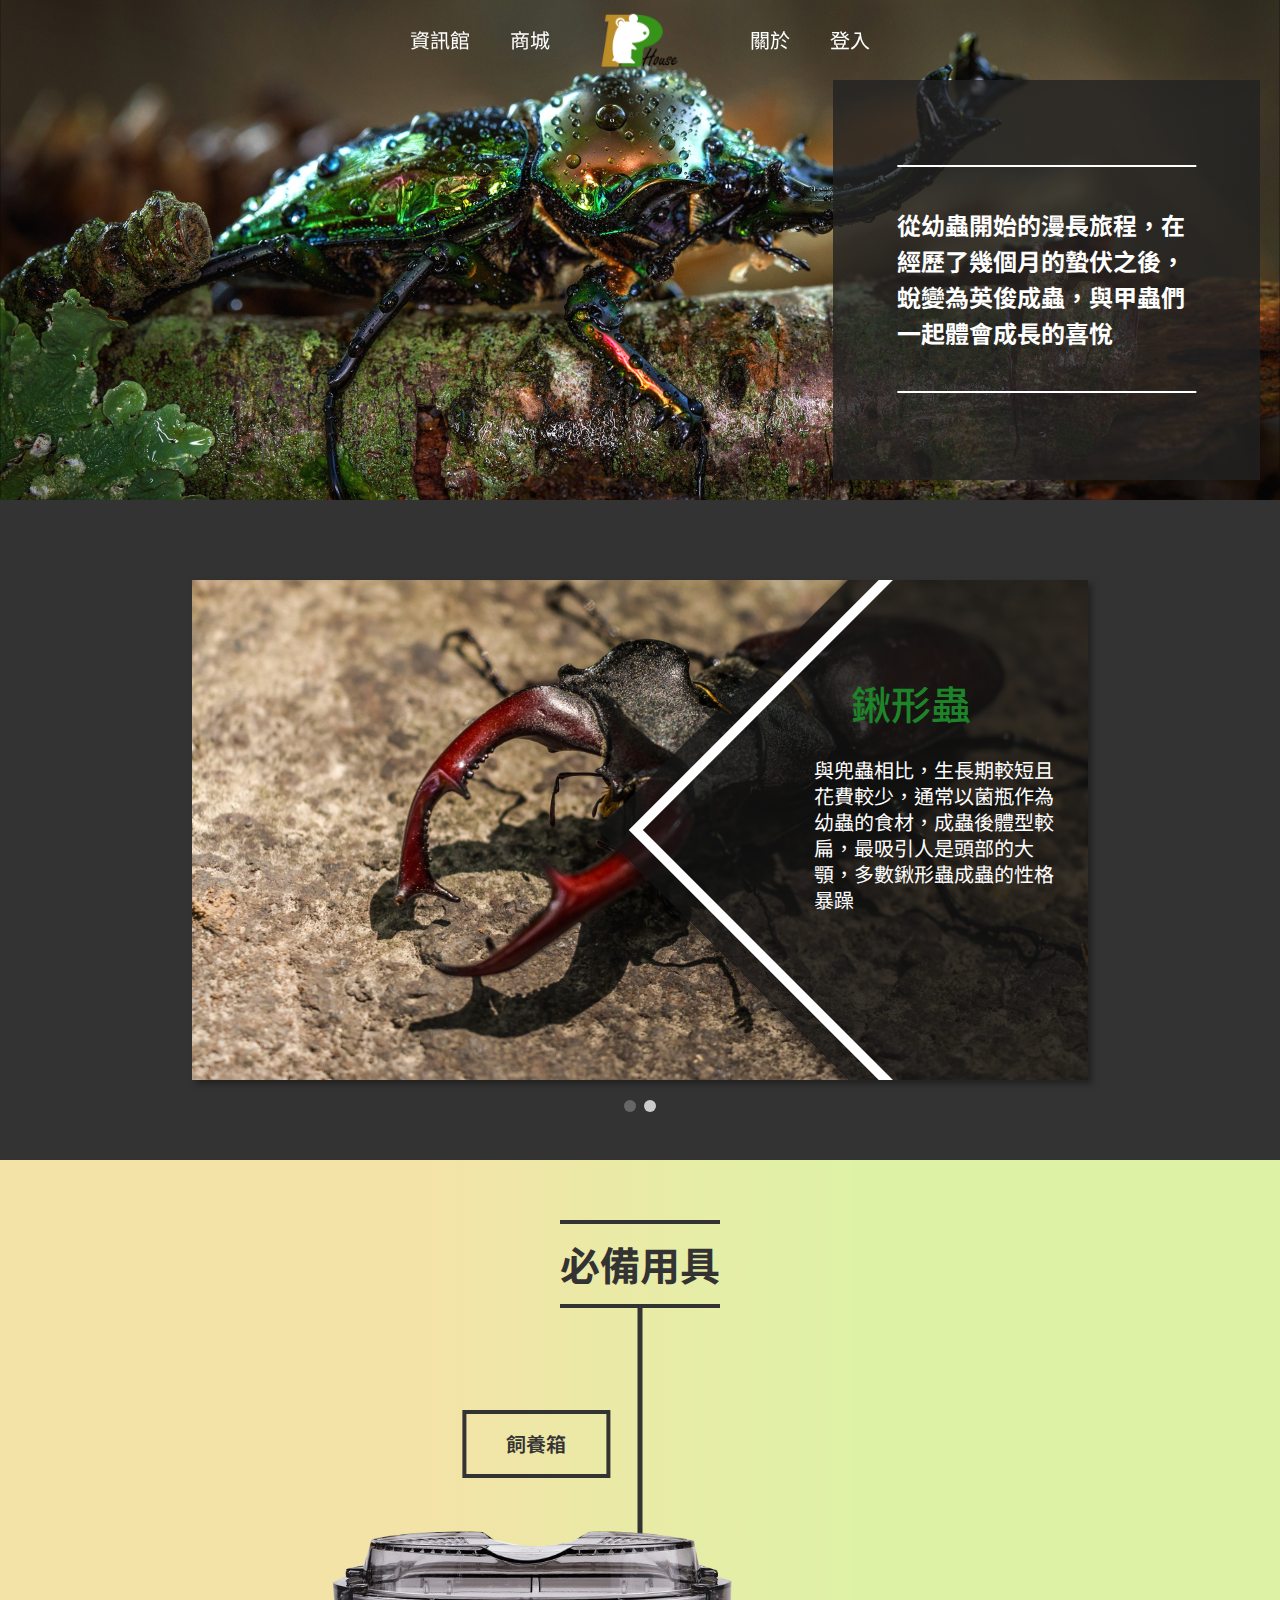
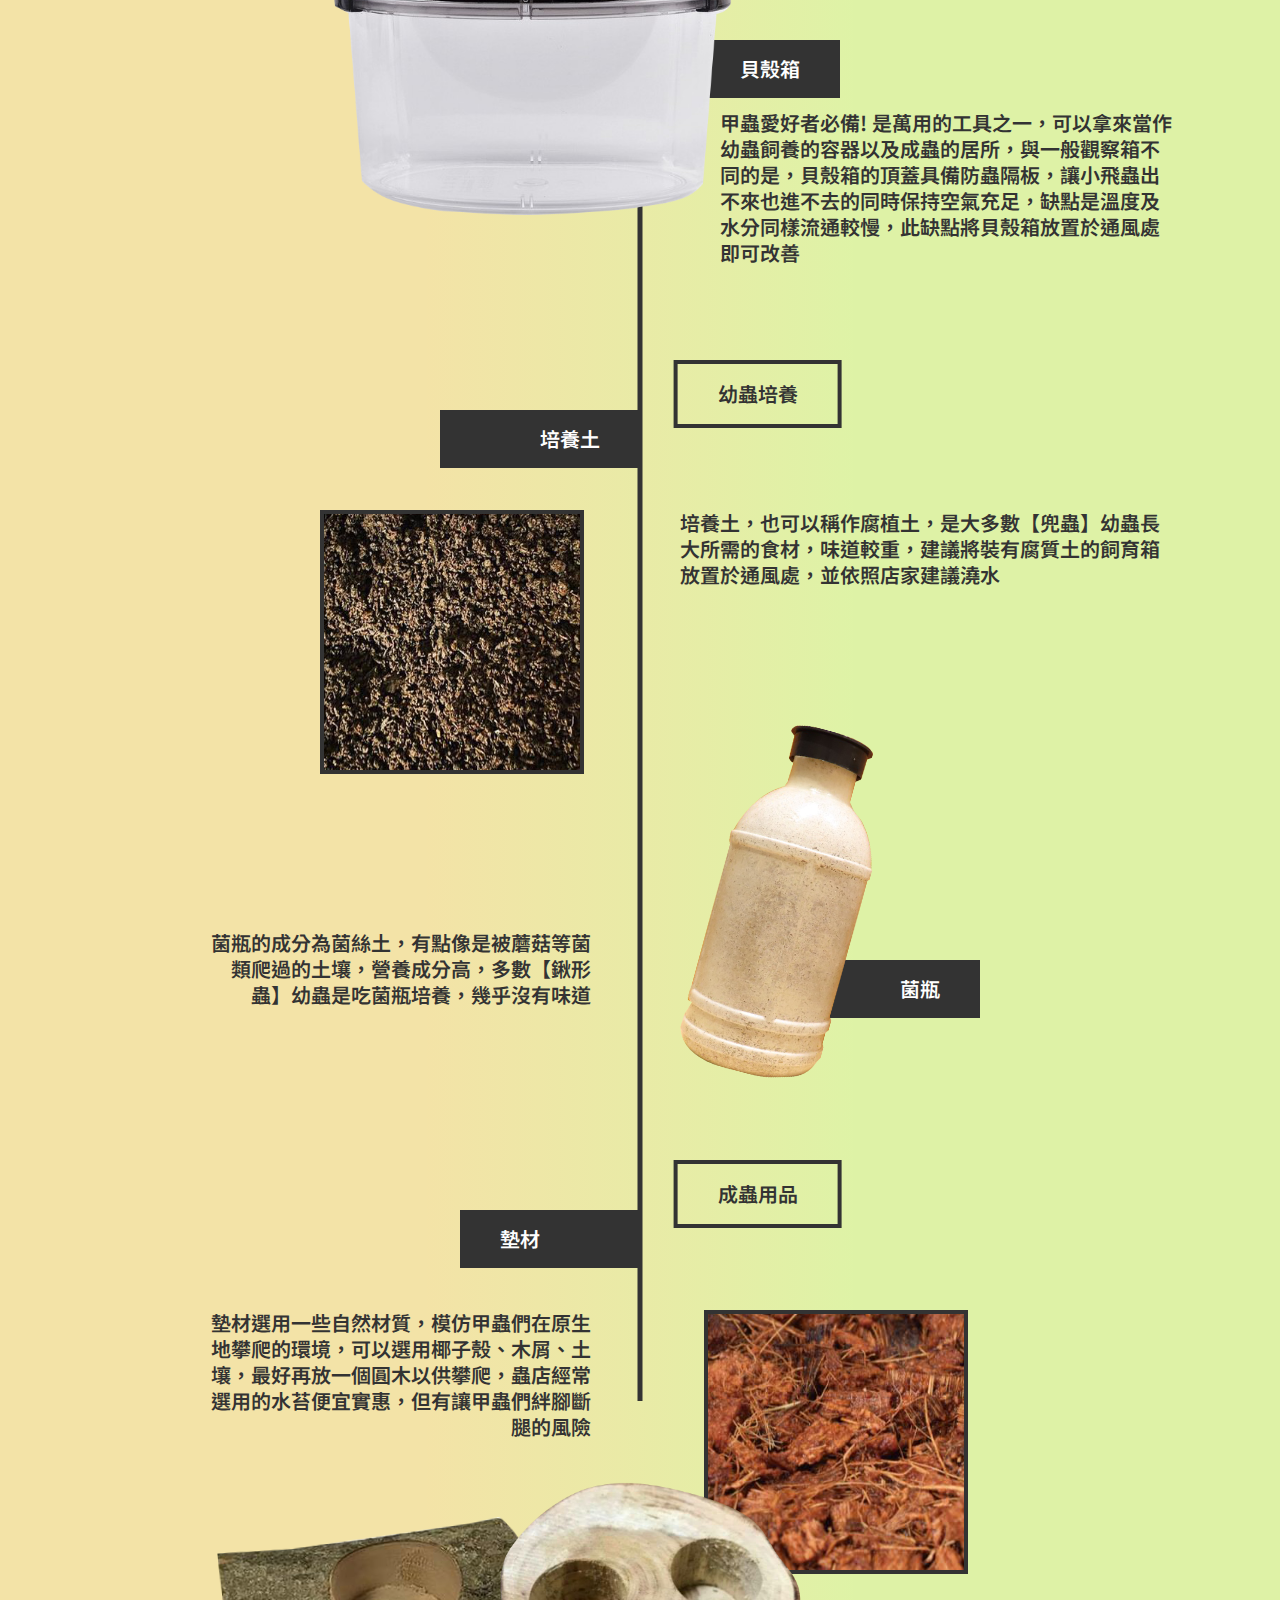
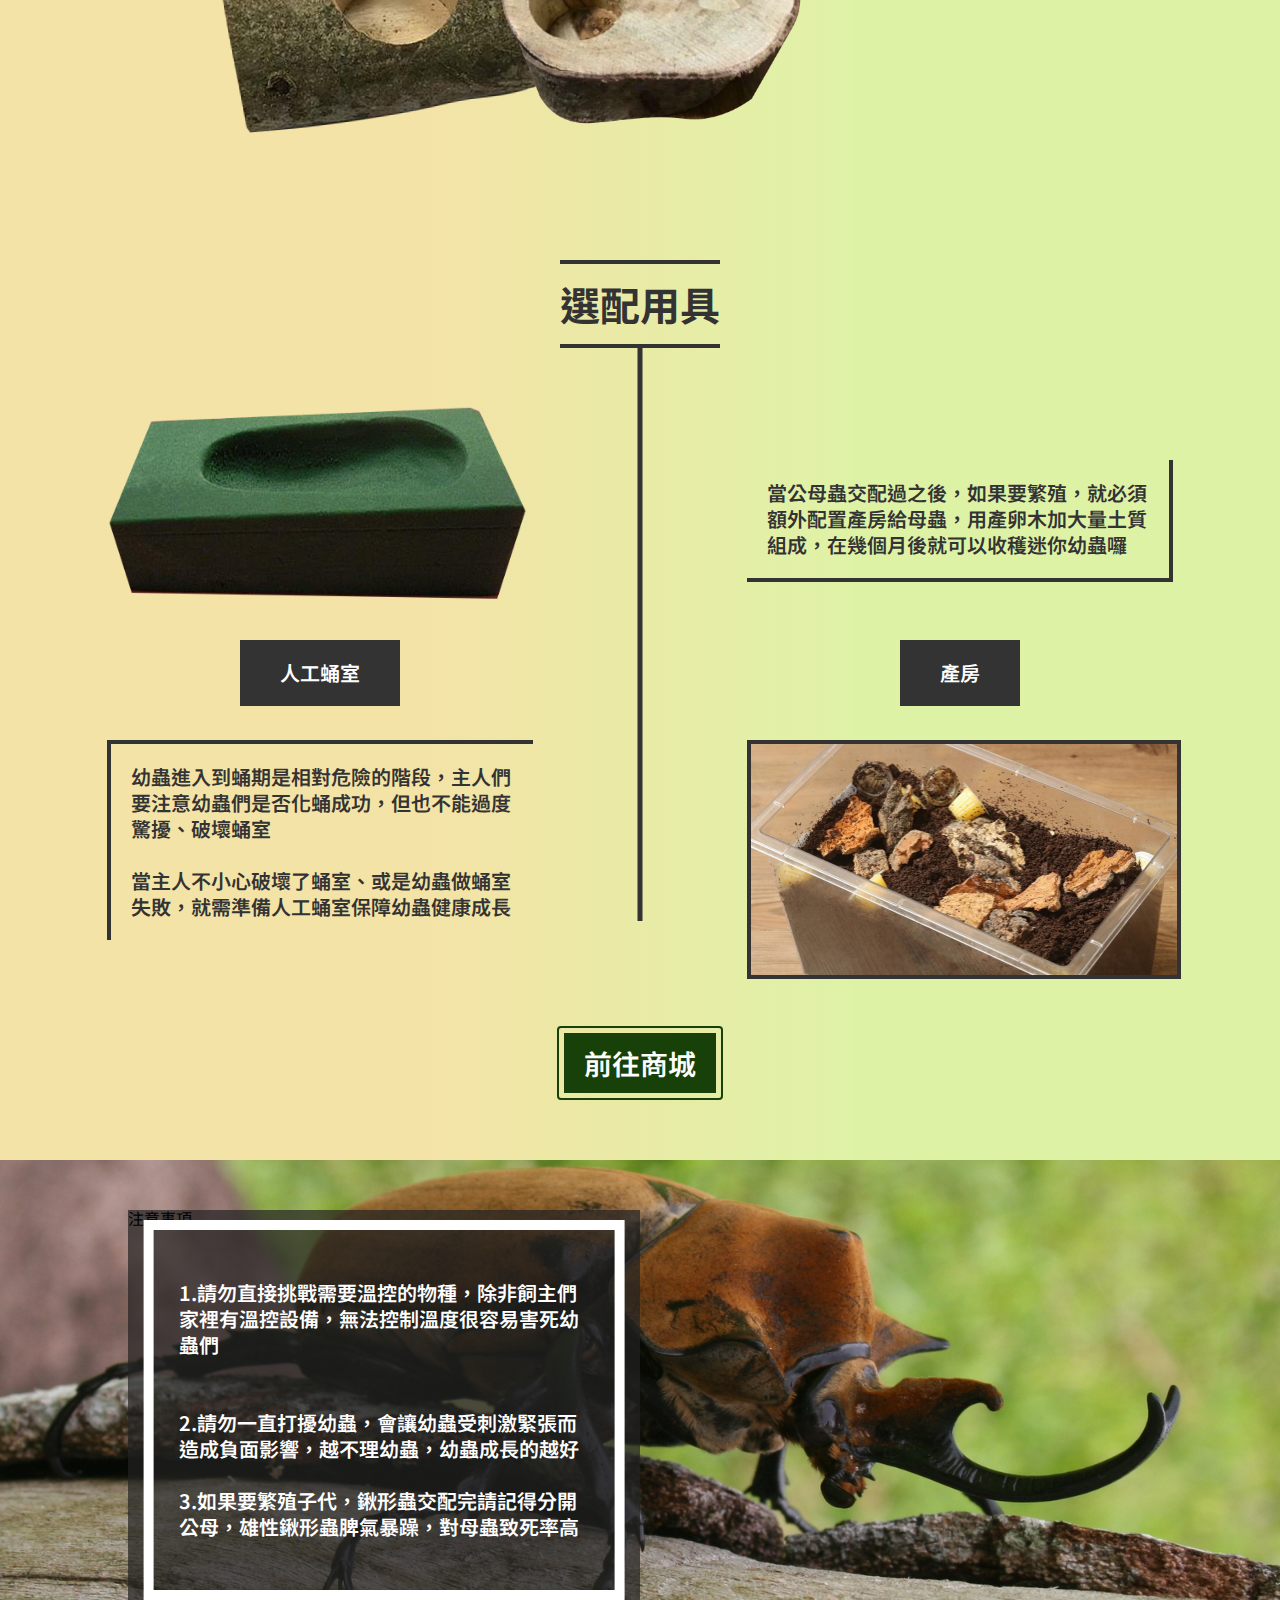
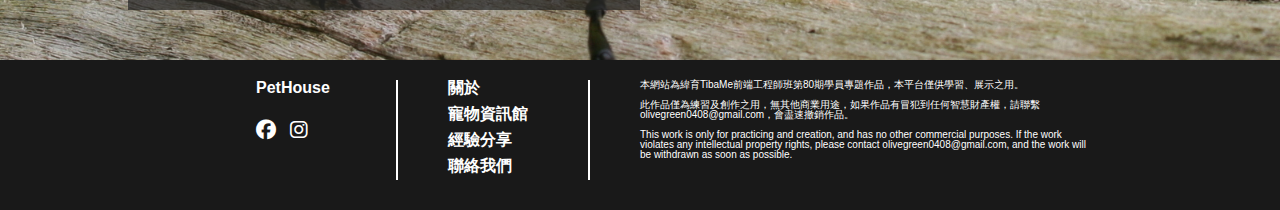
==== cv2/beetle-page.html @ 6cd0b9e2 "上傳專案" ====
<!DOCTYPE html>
<html lang="en">
<head>
    <meta charset="UTF-8">
    <meta http-equiv="X-UA-Compatible" content="IE=edge">
    <meta name="viewport" content="width=device-width, initial-scale=1.0">
    <title>Document</title>
    <link rel="stylesheet" href="css/reset.css">
    <link href="https://fonts.googleapis.com/css2?family=Cabin:wght@400;500;600;700&family=Dancing+Script:wght@400;500;600;700&family=Noto+Sans+TC:wght@100;300;400;500;700;900&family=Odor+Mean+Chey&display=swap" rel="stylesheet">
    <link rel="stylesheet" href="css/plugins/owl.carousel.min.css">
    <link rel="stylesheet" href="https://cdnjs.cloudflare.com/ajax/libs/font-awesome/6.2.0/css/all.min.css">
    <link rel="stylesheet" href="css/global.css">
    <link rel="stylesheet" href="css/bettlepage-style.css">
</head>
<body>
    <div class="wrapper">

        <!-- start topbar -->
        <div class="topbar">
            <div class="logobox">
                <a href="index.html"><img src="img/logo3.png" alt=""></a>
            </div>
            <ul class="topbar__box ">
                <li class="topbar__l1 topbar__li show-popup">
                    <a href="">資訊館</a>
                    <ul class="topbar__popup__ul1 topbar__popup__ul">
                        <li><a href="hamster-page.html">鼠寶</a></li>
                        <li><a href="">爬蟲</a></li>
                        <li><a href="beetle-page.html">甲蟲</a></li>
                        <li><a href="fish-page.html">水族</a></li>
                    </ul>
                </li>
                <li class="topbar__l2 topbar__li show-popup">
                    <a href="store.html" id="show-popup">商城</a>
                    <ul class="topbar__popup__ul2 topbar__popup__ul">
                        <li><a href="store.html">寵物用品</a></li>
                        <li><a href="store.html">寵物食品</a></li>
                    </ul>   
                </li>
                <li class="topbar__l3 topbar__li show-popup">
                    <a href="login.html" id="show-popup">登入</a>
                    <ul class="topbar__popup__ul3 topbar__popup__ul">
                        <li><a href="login.html">登入</a></li>
                        <li><a href="login.html">註冊</a></li>
                    </ul>
                </li>
                <li class="topbar__l4 topbar__li show-popup">
                    <a href="" id="show-popup">關於</a>
                    <ul class="topbar__popup__ul4 topbar__popup__ul">
                        <li><a href="#goal">理念</a></li>
                        <li><a href="#contact">聯絡</a></li>
                    </ul>
                </li>
                
            </ul>
        </div>
        <div class="topbar__popup">
        </div>
        <!-- end topbar-->

        <!-- start main -->
        <div class="first-title">
            <div class="first-title_textbox">
                <p>從幼蟲開始的漫長旅程，在經歷了幾個月的蟄伏之後，蛻變為英俊成蟲，與甲蟲們一起體會成長的喜悅</p>
            </div>
        </div>

        <div class="second-title owl-carousel">
            <div class="kindcard">
                <img src="img/pexels-pixabay-53988.jpg" alt="">
                
                <div class="kindcard_textbox">
                    <h5>鍬形蟲</h5>
                    <p>與兜蟲相比，生長期較短且花費較少，通常以菌瓶作為幼蟲的食材，成蟲後體型較扁，最吸引人是頭部的大顎，多數鍬形蟲成蟲的性格暴躁</p>
                </div>
                <div class="kindcard_textbox0"></div>
            </div>
            <div class="kindcard">
                <img src="img/wp6668719-beetles-wallpapers.jpg" alt="" class="rot">    
                <div class="kindcard_textbox">
                    <h5>兜蟲</h5>
                    <p>兜蟲，體型碩厚實，常見的獨角仙即為兜蟲的一種，多數兜蟲幼蟲用腐植土、培養土飼養，較大型的品種飼育期長達半年到一年，食量花費也較大，與羽化成成蟲的滿足感成正比</p>
                </div>
                <div class="kindcard_textbox0"></div>
            </div>
        </div>

        <div class="third-title">
            <div class="background-left"></div>
            <div class="background-right"></div>
            <div class="background-mid"></div>
            <h2>必備用具</h2>
            <div class="midline"></div>
            <h5 class="third-title_h5-1">飼養箱</h5>
            
            <img src="img/32176afdeb9262785b901c5cc9843fb6.png" alt="" class="third-title_img1">
            <h6 class="third-title_h6-1">貝殼箱</h6>
            <p class="third-title_p-1">甲蟲愛好者必備! 是萬用的工具之一，可以拿來當作幼蟲飼養的容器以及成蟲的居所，與一般觀察箱不同的是，貝殼箱的頂蓋具備防蟲隔板，讓小飛蟲出不來也進不去的同時保持空氣充足，缺點是溫度及水分同樣流通較慢，此缺點將貝殼箱放置於通風處即可改善</p>
            <h5 class="third-title_h5-2">幼蟲培養</h5>

            <img src="img/21203173309304_843.png" alt="" class="third-title_img2">
            <h6 class="third-title_h6-2">培養土</h6>
            <p class="third-title_p-2">培養土，也可以稱作腐植土，是大多數【兜蟲】幼蟲長大所需的食材，味道較重，建議將裝有腐質土的飼育箱放置於通風處，並依照店家建議澆水</p>

            <img src="img/f3822b9e895d74aca5d8c49f56361f7c.png" alt="" class="third-title_img3">
            <h6 class="third-title_h6-3">菌瓶</h6>
            <p class="third-title_p-3">菌瓶的成分為菌絲土，有點像是被蘑菇等菌類爬過的土壤，營養成分高，多數【鍬形蟲】幼蟲是吃菌瓶培養，幾乎沒有味道</p>

            <h5 class="third-title_h5-3">成蟲用品</h5>
            <h6 class="third-title_h6-4">墊材</h6>
            <img src="img/9323c4b5-e64d-4b34-b8c5-31e4a45c0969.png" alt="" class="third-title_img4">
            <img src="img/b1bf1af012be411d3940237fe50a7ace.png" alt="" class="third-title_img5">
            <img src="img/c0d9f22f2e78c174cdd96e3a5e9d8954 (1).png" alt="" class="third-title_img6">
            
            <p class="third-title_p-4">墊材選用一些自然材質，模仿甲蟲們在原生地攀爬的環境，可以選用椰子殼、木屑、土壤，最好再放一個圓木以供攀爬，蟲店經常選用的水苔便宜實惠，但有讓甲蟲們絆腳斷腿的風險</p>

            <h2 class="third-title_h2-3">選配用具</h2>
            <div class="midline2"></div>  

            <img src="img/426660875_m.png" class="third-title_img7">
            <h6 class="third-title_h6-5">人工蛹室</h6>
            <p class="third-title_p-5">幼蟲進入到蛹期是相對危險的階段，主人們要注意幼蟲們是否化蛹成功，但也不能過度驚擾、破壞蛹室
            <br>
            <br>
            當主人不小心破壞了蛹室、或是幼蟲做蛹室失敗，就需準備人工蛹室保障幼蟲健康成長
            </p>

            <img src="img/DiscoveryBeetles9_1024.jpg" alt="" class="third-title_img8">
            <h6 class="third-title_h6-6">產房</h6>
            <p class="third-title_p-6">當公母蟲交配過之後，如果要繁殖，就必須額外配置產房給母蟲，用產卵木加大量土質組成，在幾個月後就可以收穫迷你幼蟲囉</p>
            
            <div class="store-btn">
                <a href="">前往商城</a>
            </div>
        </div>

        <div class="four-title">
            <div class="four-title_textbox2">
                <div class="four-title_textbox"></div>
                <h6>注意事項</h6>
                <p>1.請勿直接挑戰需要溫控的物種，除非飼主們家裡有溫控設備，無法控制溫度很容易害死幼蟲們<br>
                <br>
                <br>
                2.請勿一直打擾幼蟲，會讓幼蟲受刺激緊張而造成負面影響，越不理幼蟲，幼蟲成長的越好
                <br>
                <br>
                3.如果要繁殖子代，鍬形蟲交配完請記得分開公母，雄性鍬形蟲脾氣暴躁，對母蟲致死率高
                </p>
            </div>
        </div>
        <!-- end mian -->

        <!-- start footer -->
        <div class="footer">
            <h6>PetHouse</h6>
            <ul class="footer-ul1">
                <li><a href=""><i class="fa-brands fa-facebook"></i></a></li>
                <li><a href=""><i class="fa-brands fa-instagram"></i></a></li>
            </ul>
            <ul class="footer-ul2">
                <li><a href="index.html #goal">關於</a></li>
                <li><a href="index.html #pet-info">寵物資訊館</a></li>
                <li><a href="index.html #share">經驗分享</a></li>
                <li><a href="index.html #contact">聯絡我們</a></li>
            </ul>
            <p>本網站為緯育TibaMe前端工程師班第80期學員專題作品，本平台僅供學習、展示之用。<br>
            <br>
            此作品僅為練習及創作之用，無其他商業用途，如果作品有冒犯到任何智慧財產權，請聯繫olivegreen0408@gmail.com，會盡速撤銷作品。<br>
            <br>
            This work is only for practicing and creation, and has no other commercial purposes. If the work violates any intellectual property rights, please contact olivegreen0408@gmail.com, and the work will be withdrawn as soon as possible.
            </p>
        </div>
        <!-- end footer -->

    </div>
    
    <!-- javascript -->
    <script src="js2/plugins/jquery/jquery-3.2.1.min.js"></script>
	<script src="js2/plugins/owl carousel/owl.carousel.min.js"></script>
	<script>
		$(document).ready(function(){
            $('.owl-carousel').owlCarousel({
                loop:true,
                nav:true,
                items: 1,
                navText: [],
            })
        });
    </script>
    <script src="js/plugins/jquery/jquery-3.2.1.min.js"></script>
	<script src="js/plugins/owl carousel/owl.carousel.min.js"></script>
    <script>
        $(document).ready(function(){
        $(".owl-carousel").owlCarousel({
                loop:true,
                nav:true,
                item:100,
                navText: [],
                autoWidth:true,
                autoplay:true,
                autoplaySpeed: 20000,
                // smartSpeed:20000
            });
        });
        $(".show-popup").hover(function(){
        $(".topbar__popup").addClass("show1");
        }, 
        function () {
            $(".topbar__popup").removeClass("show1");
        }
        );
        $(window).scroll(function(){    
            var scroll = $(window).scrollTop();

            if (scroll >= 120) {
                $(".topbar").addClass("topbar--colored");
                $(".topbar__popup").addClass("topbar__popup--colored");
                $(".first-title__h2, .first-title__h3, .first-title__h4").addClass("title__hidden");
            } else {
                $(".topbar").removeClass("topbar--colored");
                $(".topbar__popup").removeClass("topbar__popup--colored");
                $(".first-title__h2, .first-title__h3, .first-title__h4").removeClass("title__hidden");
            }
        });
	</script>
</body>
</html>
---- cv2/css/global.css ----
/* Global */
.wrapper{
    box-sizing: border-box;
    position: relative;
    font-family: 'Noto Sans TC', sans-serif;
    
}
/* topbar */
.topbar{
    width: 100%;
    height: 80px;
    position: fixed;
    z-index: 100;
    transition: all 0.7s;
}
.topbar__box{
    width: 500px;
    margin-left: auto;
    margin-right: auto;
}
.topbar--colored{
    background-color: rgba(0, 0, 0, 0.700);
}
.topbar__box li{
    float: none;
    display: inline-block;
    margin-top: 30px;
    margin-bottom: 30px;
    position: relative;
}

.logobox{
    width: 77px;
    position: absolute;
    top: 55%;
    left: 50%;
    transform: translate(-50%,-50%);
}
.logobox img{
    display: block;
    width: 100%;
}
.topbar__box>li:nth-child(1){
    float: left;
}
.topbar__box>li:nth-child(2){float: left;}
.topbar__box>li:nth-child(3){
    float: right;
}
.topbar__box>li:nth-child(4){float: right;}
.topbar__box>li>a{
    text-decoration: none;
    color: #fff;
    font-size: 20px;
    line-height: 20px;
    font-weight: 400;
    padding: 26px 20px;
    width: 40px;
    position: relative;
}
.topbar__box>li>a::before{
    content: "";
	position: absolute;
	height: 4px;
	width: 0%;
	background-color: #fff;
	bottom: 0;
    left: 50%;
	transform: translateX(-50%);
	transition: all 0.5s;
}
.topbar__box>li>a:hover::before{
    width: 100%;
}


/* topbar__popup */
.topbar__popup__ul{
    padding-top: 40px;
    width: 80px;
    transition: all 0.5s;
    opacity: 0;
    visibility: hidden;
}
.topbar__l1:hover .topbar__popup__ul1{
    opacity: 1;
    visibility: visible;
}
.topbar__l2:hover .topbar__popup__ul2{
    opacity: 1;
    visibility: visible;
}
.topbar__l3:hover .topbar__popup__ul3{
    opacity: 1;
    visibility: visible;
}
.topbar__l4:hover .topbar__popup__ul4{
    opacity: 1;
    visibility: visible;
}
.topbar__popup__ul1{
    width: 96px;
}
.topbar__popup__ul li{
    width: 100%;
    margin: 0;
}
.topbar__popup__ul a{
    width: 100%;
    height: 30px;
    border-radius: 4px;
    line-height: 30px;
    display: block;
    text-decoration: none;
    text-align: center;
    font-size: 16px;
    font-weight: 600;
    color: #666;
    transition: all 0.3s;
}
.topbar__popup__ul a:hover{
    color: #fff;
    background-color: rgba(102, 102, 102, 0.8);
}

.topbar__popup{
    position: fixed;
    top: 80px;
    left: 50%;
    transform: translateX(-50%);
    width: 70%;
    height: 0px;
    background-color: rgba(255, 255, 255, 0.800);
    z-index: 99;
    border-radius: 8px;
    transition: all 0.5s;
}
.topbar__popup--colored{
    background-color: rgb(224, 216, 189);
}
.show1{
    height: 150px;
}

/* footer */
.footer{
    position: relative;
    width: 100%;
    height: 150px;
    background-color: rgba(0, 0, 0, 0.9);
    font-family: Arial, Helvetica, sans-serif;
}
.footer h6{
    position: absolute;
    top: 20px;
    left: 20%;
    width: 140px;
    height: 100px;
    display: inline-block;
    color: #fff;
    font-size: 16px;
    font-weight: 700;
    border-right: 2px solid #fff;
}
.footer-ul1{
    display: inline-block;
    position: absolute;
    top: 60px;
    left: 20%;
    width: 140px;
    height: 50px;
}
.footer-ul1 li{
    display: inline-block;
    margin-right: 10px;
}
.footer-ul1 i{
    color: #fff;
    font-size: 20px;
    transition: all 0.5s;
}
.footer-ul1 i:hover{
    transform: translateY(-10px);
}
.footer-ul2{
    display: inline-block;
    position: absolute;
    top: 20px;
    left: 35%;
    width: 140px;
    height: 100px;
    border-right: 2px solid #fff;
}
.footer li{
    margin-bottom: 10px;
}
.footer a{
    color: #fff;
    font-size: 16px;
    font-weight: 700;
    text-decoration: none;
}
.footer p{
    display: inline-block;
    position: absolute;
    top: 20px;
    left: 50%;
    width: 450px;
    height: 100px;
    color: #fff;
    font-size: 10px;
    font-weight: 400;
}
---- cv2/css/bettlepage-style.css ----
.container {
    display: grid;
    grid-template-columns: repeat(12, 1fr);
    width: 100%;
    position: relative;
}

/* first-title */
.first-title{
    width: 100%;
    height: 500px;
    position: relative;
    background-image: url(../img/1001479.jpg);
    transform: scaleX(-1);
    background-position: right;
    background-size: cover;
    overflow: hidden;
    display: grid;
    grid-template-columns: repeat(12, 1fr);
}
.first-title_textbox{
    position: absolute;
    top: 80px;
    right: -20px;
    width: 100%;
    height: 400px;
    background-color: rgba(34, 34, 34, 0.8);
    grid-column-start: 1;
    grid-column-end: 5;
}
.first-title_textbox p{
    color: #fff;
    font-size: 24px;
    font-weight: 700;
    line-height: 1.5;
    margin-top: 20%;
    margin-right: 15%;
    margin-left: 15%;
    width: 70%;
    transform: scaleX(-1);
    padding-top: 40px;
    border-top: 2px solid #fff;
    padding-bottom: 40px;
    border-bottom: 2px solid #fff;
}

/* second-title */
.second-title{
    width: 100%;
    height: 660px;
    background-color: #000000cc;
}
.kindcard{
    margin: 80px auto;
    overflow: hidden;
    width: 70%;
    height: 500px;
    position: relative;
    box-shadow: 4px 4px 6px #222;
}
.kindcard img{
    display: block;
    position: absolute;
    top: 50%;
    left: 50%;
    transform: translate(-50%,-50%);
    width: 100%;
}
.rot{
    transform: rotateX('-1');
}
.kindcard_textbox{
    position: absolute;
    right: -80%;
    top: -50%;
    transform: translateY(-50%);
    transform: rotate(45deg);
    height: 1000px;
    width: 1000px;
    background-color: rgba(19, 19, 19, 0.8);
    box-shadow: 10px 0px 20px rgb(10, 10, 10);
}
.kindcard_textbox0{
    position: absolute;
    right: -85%;
    top: -50%;
    transform: translateY(-50%);
    transform: rotate(45deg);
    height: 1000px;
    width: 1000px;
    outline: 10px solid #fff;
}
.kindcard_textbox h5{
    position: absolute;
    display: block;
    font-size: 40px;
    font-weight: 500;
    color: rgb(29, 133, 41);
    text-align: left;
    width: 20%;
    bottom: 32%;
    left: 6%;
    text-align: left;
    transform: rotate(-45deg);
}
.kindcard_textbox p{
    position: absolute;
    display: block;
    font-size: 20px;
    font-weight: 400;
    line-height: 1.3;
    color: #fff;
    width: 25%;
    bottom: 16%;
    left: 12%;
    text-align: left;
    transform: rotate(-45deg);
}
.owl-nav{
    display: none;
}
.owl-dots{
	text-align: center;
	position: absolute;
    top: 600px;
	width: 100%;
	bottom: 24px;
}
.owl-dots .owl-dot{
	width: 12px;
	height: 12px;
	border-radius: 50%;
	display: inline-block;
	vertical-align: top;
	margin: 0 4px;
	background-color: #ccc;
    border: none;
}
.owl-dots .active{
	background-color: #666;
}

/* third-title */
.third-title{
    position: relative;
    width: 100%;
    height: 3200px;
    display: grid;
    grid-template-columns: repeat(12, 1fr);
}
.background-left{
    grid-column-start: 1;
    grid-column-end: 5;
    width: 100%;
    height: 100%;
    background-color: rgba(232, 199, 79, 0.5);
    z-index: -10;
}
.background-right{
    grid-column-start: 9;
    grid-column-end: 13;
    width: 100%;
    height: 100%;
    background-color: rgba(190, 230, 78, 0.5);
    z-index: -10;
}
.background-mid{
    position: absolute;
    grid-column-start: 5;
    grid-column-end: 9;
    width: 100%;
    height: 100%;
    background: linear-gradient(90deg ,rgba(232, 199, 79, 0.5) ,rgba(190, 230, 78, 0.5));
}
.third-title p{
    position: absolute;
    color: #333;
    font-size: 20px;
    font-weight: 600;
    line-height: 1.3;
}
.third-title h2{
    position: absolute;
    top: 60px;
    left: 50%;
    transform: translateX(-50%);
    color: #333;
    font-weight: 700;
    font-size: 40px;
    padding: 20px 0;
    border-top: 4px solid #333;
    border-bottom: 4px solid #333;
}
.third-title h6{
    position: absolute;
    background-color: #333;
    color: rgb(255, 255, 255);
    font-size: 20px;
    font-weight: 600;
    line-height: 1.3;
}
.third-title h5{
    position: absolute;
    font-size: 20px;
    font-weight: 600;
    line-height: 40px;
    text-align: center;
    padding: 10px 40px;
    color: #333;
    border: 4px solid #333;
}
.third-title img{
    position: absolute;
    z-index: 10;
}
.midline{
    width: 5px;
    height: 53%;
    background-color: #333;
    position: absolute;
    top: 145px;
    left: 50%;
    transform: translateX(-50%);
}
.third-title_img1{
    top: 350px;
    grid-column-start: 4;
    grid-column-end: 8;
    width: 100%;
}
.third-title_h5-1{
    top: 250px;
    left: 50%;
    transform: translateX(-120%);
}
.third-title_h6-1{
    top: 480px;
    left: 50%;
    padding: 16px 40px;
    padding-left: 100px;
}
.third-title_p-1{
    top: 550px;
    left: 15%;
    grid-column-start: 7;
    grid-column-end: 12;
}
.third-title_h5-2{
    top: 800px;
    left: 50%;
    transform: translateX(20%)
}
.third-title_img2{
    top: 950px;
    width: 80%;
    grid-column-start: 4;
    grid-column-end: 7;
    border: 4px solid #333;
}
.third-title_h6-2{
    top: 850px;
    left: 50%;
    transform: translateX(-100%);
    padding: 16px 40px;
    padding-left: 100px;
}
.third-title_p-2{
    top: 950px;
    grid-column-start: 7;
    grid-column-end: 12;
    left: 40px;
}
.third-title_img3{
    top: 1150px;
    left: 60px;
    grid-column-start: 7;
    grid-column-end: 11;
    width: 40%;
    transform: rotate(15deg);
}
.third-title_h6-3{
    top: 1400px;
    left: 30%;
    padding: 16px 40px;
    padding-left: 100px;
    grid-column-start: 7;
    grid-column-end: 12;
}
.third-title_p-3{
    text-align: right;
    top: 1370px;
    grid-column-start: 2;
    grid-column-end: 6;
    left: 40px;
    transform: translateX(15%);
}
.third-title_h5-3{
    top: 1600px;
    left: 50%;
    transform: translateX(20%)
}
.third-title_h6-4{
    top: 1650px;
    left: 50%;
    padding: 16px 40px;
    padding-right: 100px;
    transform: translateX(-100%);
}
.third-title_img4{
    top: 1750px;
    left: 20%;
    width: 80%;
    grid-column-start: 7;
    grid-column-end: 10;
    border: 4px solid #333;
}
.third-title .third-title_img5{
    top: 1900px;
    width: 100%;
    left: 20%;
    grid-column-start: 5;
    grid-column-end: 8;
    z-index: 20;
}
.third-title_img6{
    top: 1950px;
    grid-column-start: 3;
    grid-column-end: 7;
    transform: rotate(-5deg);
}
.third-title_p-4{
    top: 1750px;
    grid-column-start: 2;
    grid-column-end: 6;
    left: 40px;
    transform: translateX(15%);
    text-align: right;
}
.third-title .third-title_h2-3{
    top: 2300px;
}
.midline2{
    width: 5px;
    height: 18%;
    background-color: #333;
    position: absolute;
    top: 2385px;
    left: 50%;
    transform: translateX(-50%);
}
.third-title_img7{
    top: 2400px;
    width: 100%;
    grid-column-start: 2;
    grid-column-end: 6;
}
.third-title_h6-5{
    top: 2680px;
    left: 25%;
    padding: 20px 40px;
    transform: translateX(-50%);
}
.third-title_p-5{
    top: 2780px;
    grid-column-start: 2;
    grid-column-end: 6;
    padding: 20px 20px;
    border-top: 4px solid #333;
    border-left: 4px solid #333;
}
.third-title_p-6{
    top: 2500px;
    grid-column-start: 8;
    grid-column-end: 12;
    padding: 20px 20px;
    border-right: 4px solid #333;
    border-bottom: 4px solid #333;
}
.third-title_h6-6{
    top: 2680px;
    left: 75%;
    padding: 20px 40px;
    transform: translateX(-50%);
}
.third-title_img8{
    top: 2780px;
    width: 100%;
    grid-column-start: 8;
    grid-column-end: 12;
    border: 4px solid #333;
}

/* store-btn */
.store-btn{
    position: absolute;
    left: 50%;
    bottom: 60px;
    transform: translateX(-50%);
    display: inline-block;
    padding: 5px;
    border: #18410a 2px solid;
    border-radius: 4px;
    transition: all 0.5s;
    cursor: pointer;
}
.store-btn::before{
    content: "";
    position: absolute;
    top: 0;
    left: 0;
    width: 100%;
    height: 100%;
    background-color: rgba(255, 255, 255, 0.3);
    opacity: 0;
}
.store-btn:hover::before{
    opacity: 1;
}
.store-btn a{
    display: inline-block;
    text-align: center;
    color: #fff;
    font-weight: 600;
    font-size: 28px;
    line-height: 28px;
    padding: 16px 20px;
    background-color: #18410a;
    text-decoration: none;
}

/* four-title */
.four-title{
    width: 100%;
    height: 500px;
    position: relative;
    background-position: center;
    background-size: cover;
    overflow: hidden;
    background-image: url(../img/f.jpg);
    background-position: left;
    background-size: cover;
}
.four-title_textbox{
    position: absolute;
    top: 50%;
    left: 50%;
    transform: translate(-50%,-50%);
    width: 90%;
    height: 90%;
    border: rgb(255, 255, 255) solid 10px;
}
.four-title_textbox2{
    position: relative;
    top: 50%;
    left: 30%;
    transform: translate(-50%,-50%);
    width: 40%;
    height: 400px;
    background-color: rgba(34, 34, 34, 0.7);
}
.four-title .four-title_textbox2 p{
    position: absolute;
    top: 50%;
    transform: translateY(-50%);
    color: #fff;
    font-size: 20px;
    font-weight: 600;
    line-height: 1.3;
    margin-left: 10%;
    width: 80%;
}
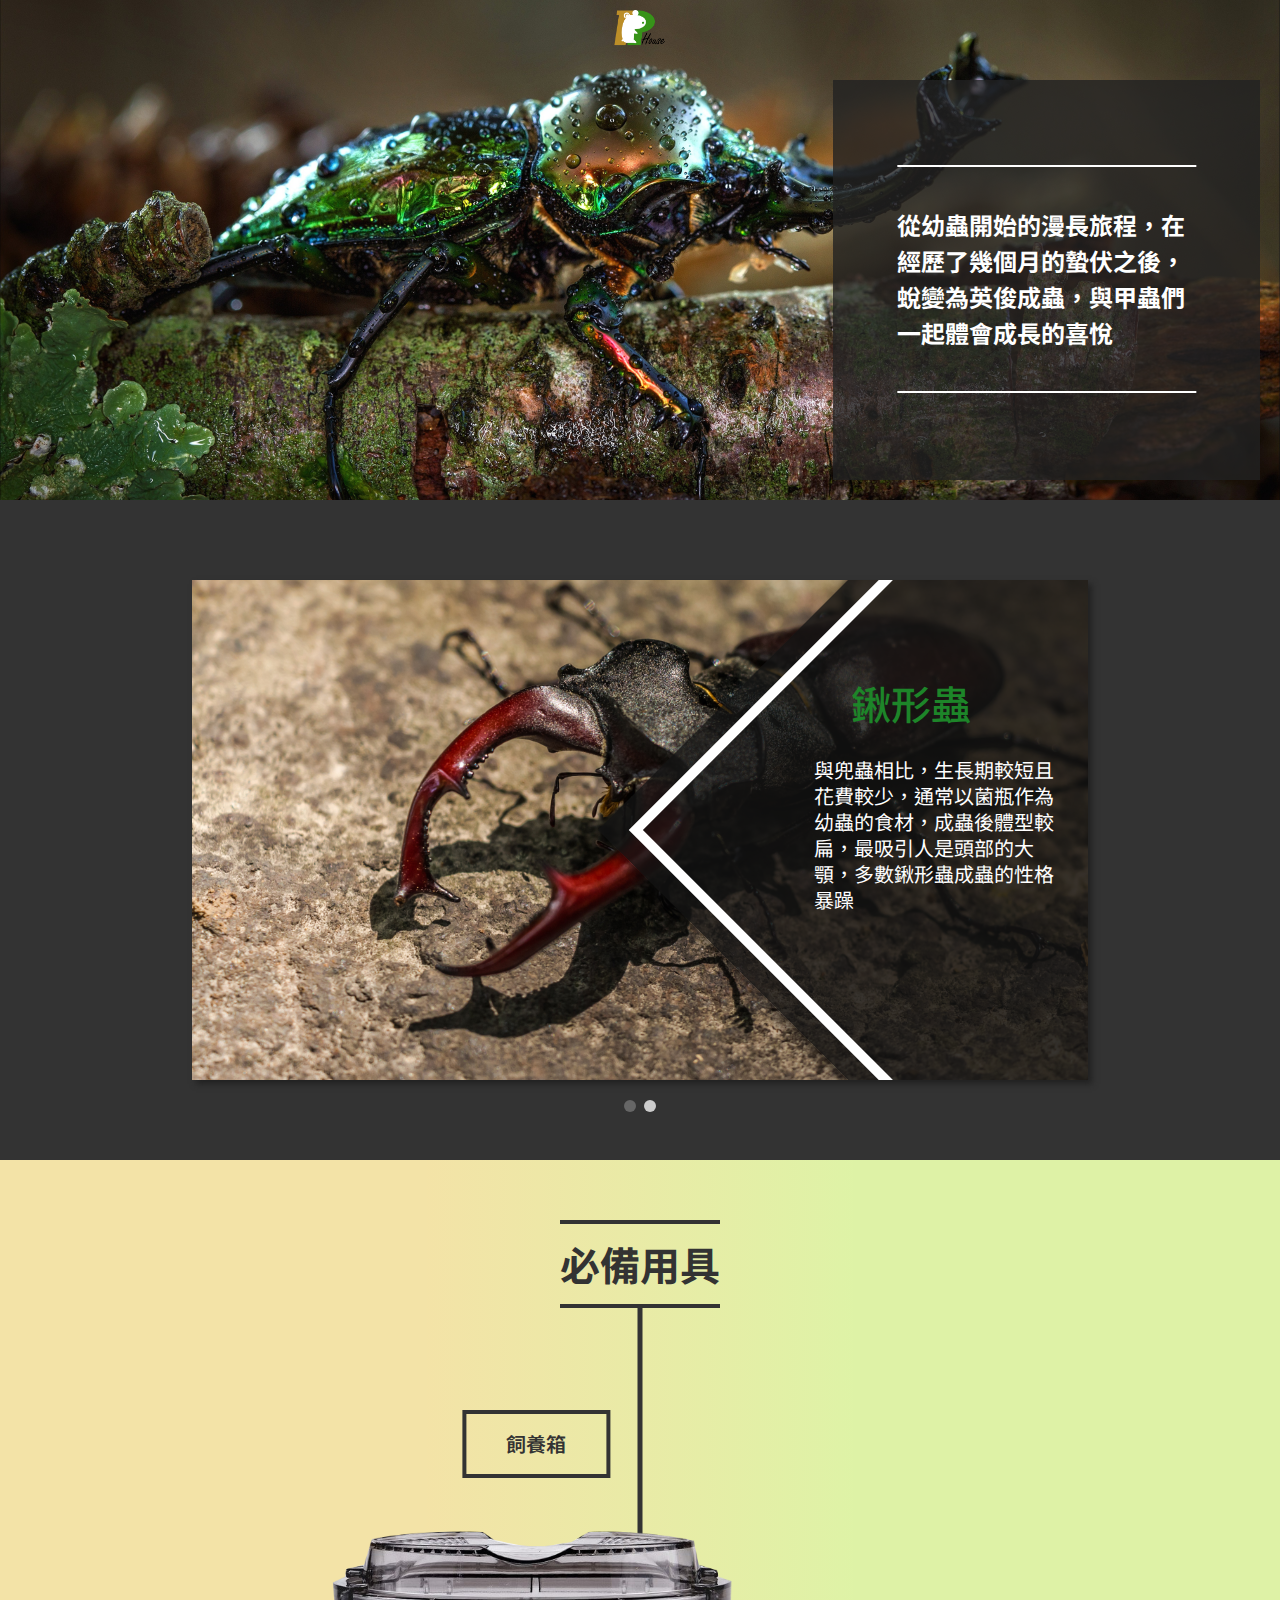
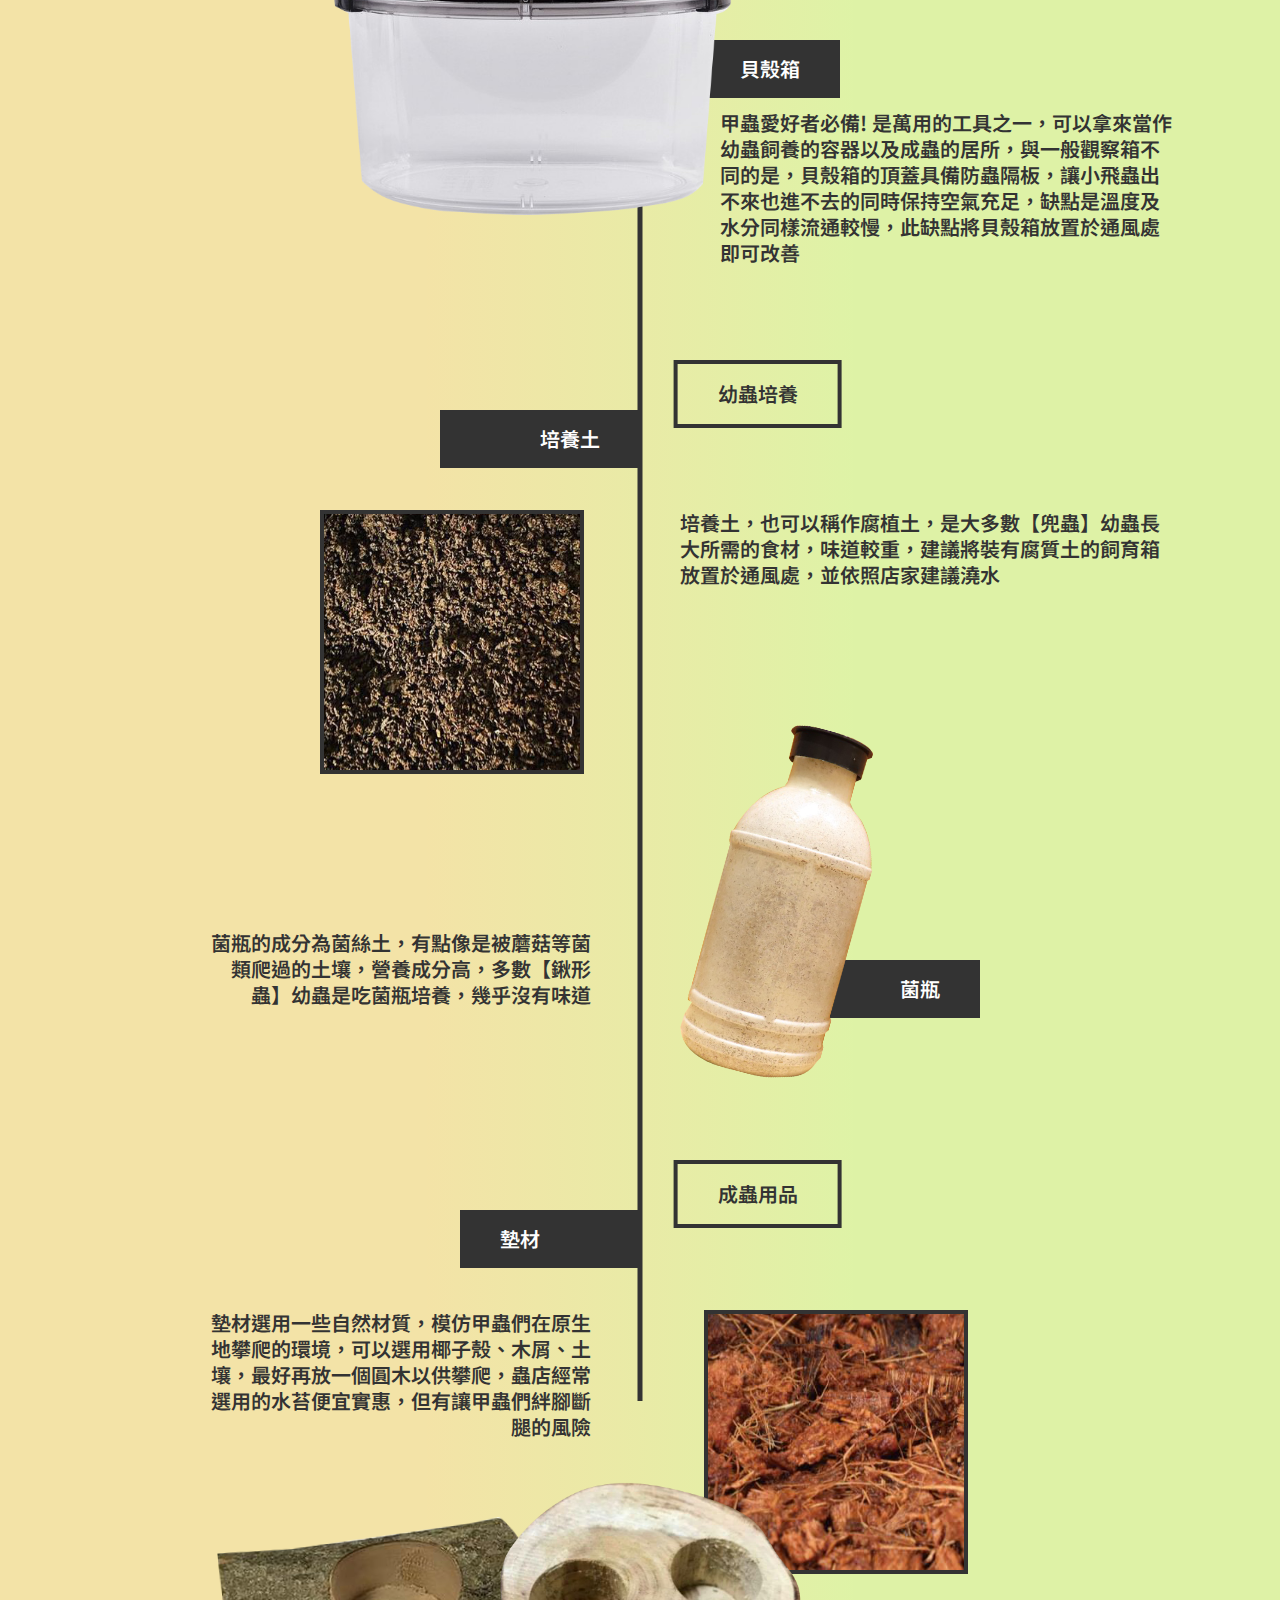
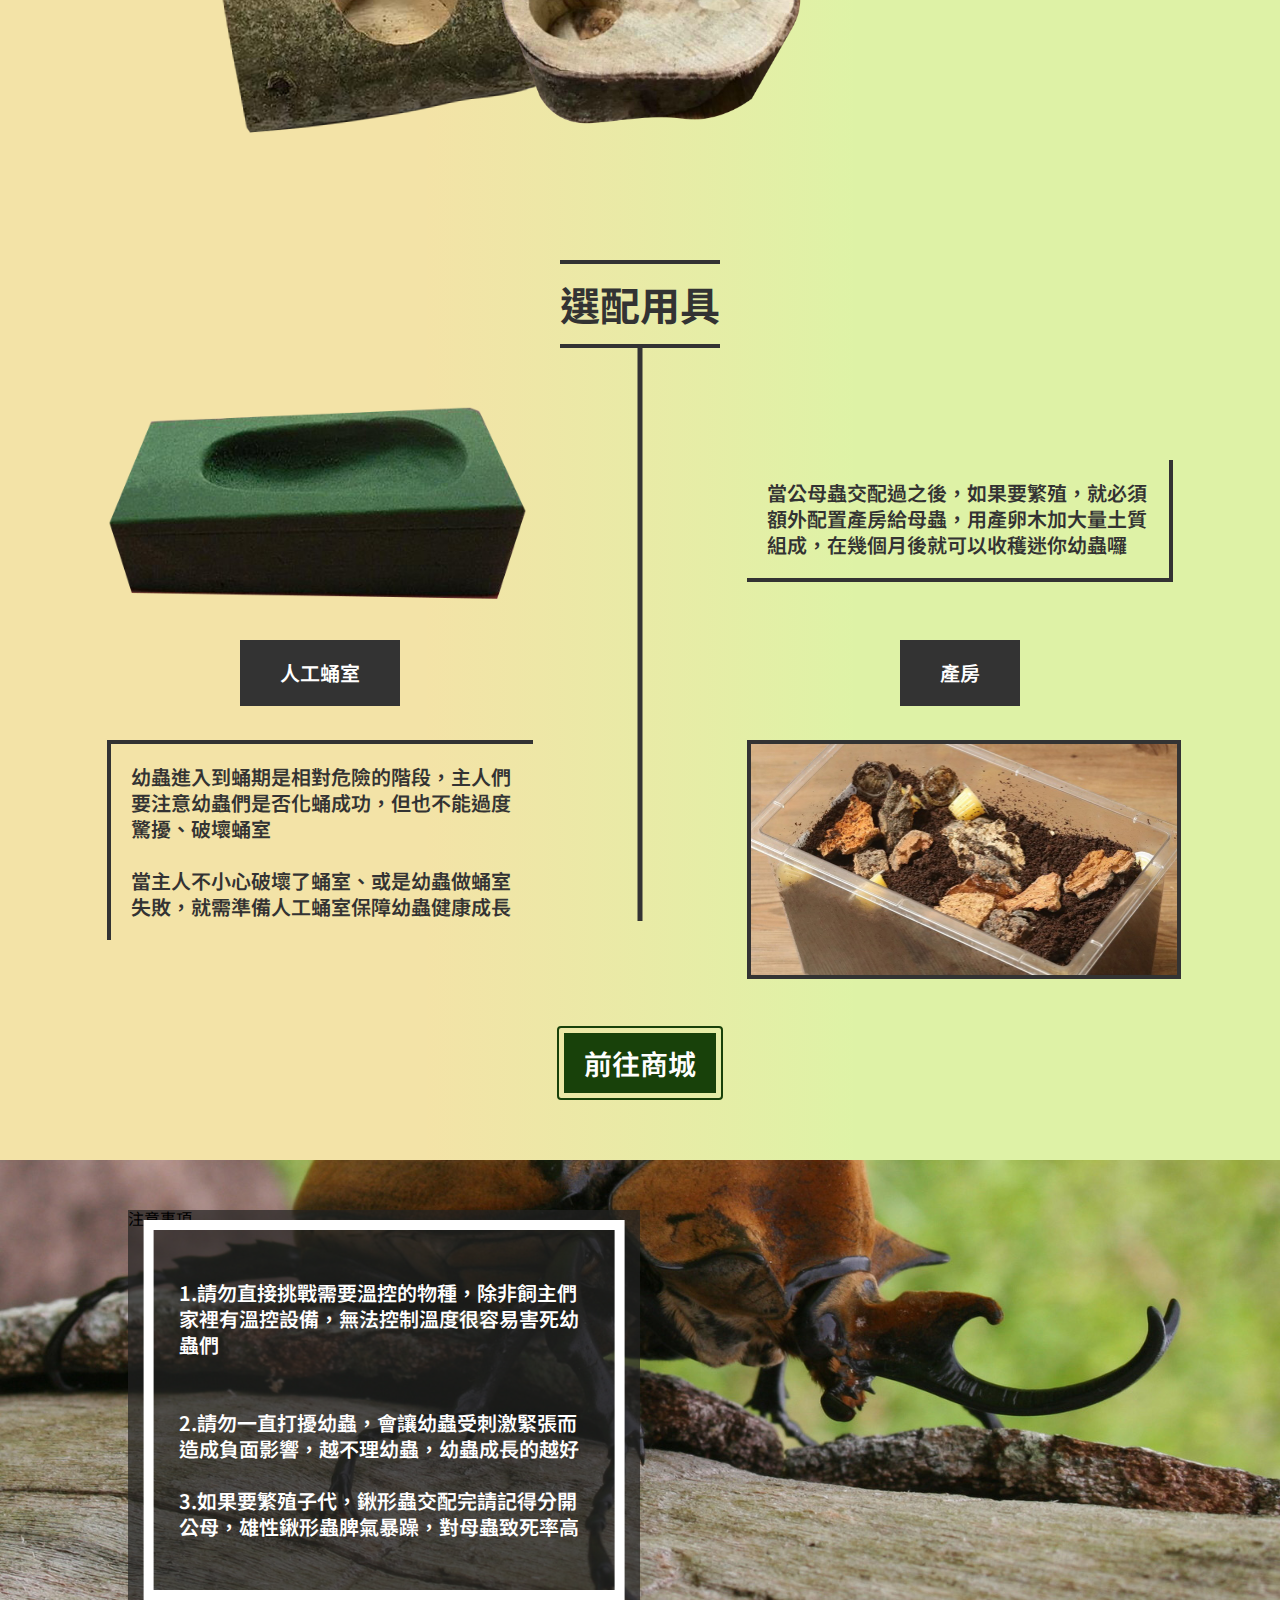
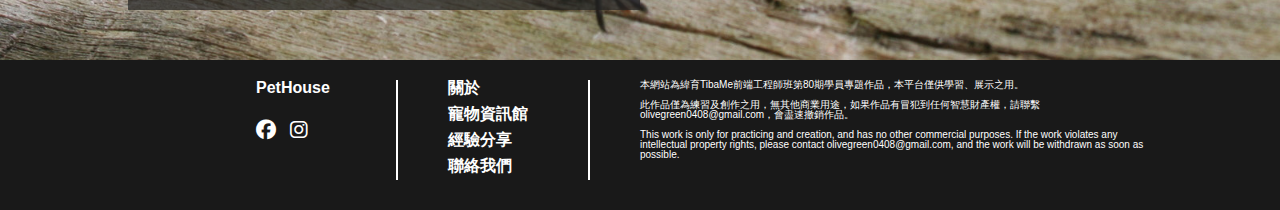
==== commit c3a89793: "commit" ====
--- a/cv2/beetle-page.html
+++ b/cv2/beetle-page.html
@@ -4,11 +4,12 @@
     <meta charset="UTF-8">
     <meta http-equiv="X-UA-Compatible" content="IE=edge">
     <meta name="viewport" content="width=device-width, initial-scale=1.0">
-    <title>Document</title>
+    <title>beetle</title>
     <link rel="stylesheet" href="css/reset.css">
     <link href="https://fonts.googleapis.com/css2?family=Cabin:wght@400;500;600;700&family=Dancing+Script:wght@400;500;600;700&family=Noto+Sans+TC:wght@100;300;400;500;700;900&family=Odor+Mean+Chey&display=swap" rel="stylesheet">
     <link rel="stylesheet" href="css/plugins/owl.carousel.min.css">
     <link rel="stylesheet" href="https://cdnjs.cloudflare.com/ajax/libs/font-awesome/6.2.0/css/all.min.css">
+    <link rel="stylesheet" href="https://cdnjs.cloudflare.com/ajax/libs/animate.css/4.1.1/animate.min.css" referrerpolicy="no-referrer" />
     <link rel="stylesheet" href="css/global.css">
     <link rel="stylesheet" href="css/bettlepage-style.css">
 </head>
@@ -16,47 +17,94 @@
     <div class="wrapper">
 
         <!-- start topbar -->
-        <div class="topbar">
-            <div class="logobox">
-                <a href="index.html"><img src="img/logo3.png" alt=""></a>
-            </div>
-            <ul class="topbar__box ">
-                <li class="topbar__l1 topbar__li show-popup">
-                    <a href="">資訊館</a>
-                    <ul class="topbar__popup__ul1 topbar__popup__ul">
-                        <li><a href="hamster-page.html">鼠寶</a></li>
-                        <li><a href="">爬蟲</a></li>
-                        <li><a href="beetle-page.html">甲蟲</a></li>
-                        <li><a href="fish-page.html">水族</a></li>
-                    </ul>
-                </li>
-                <li class="topbar__l2 topbar__li show-popup">
-                    <a href="store.html" id="show-popup">商城</a>
-                    <ul class="topbar__popup__ul2 topbar__popup__ul">
-                        <li><a href="store.html">寵物用品</a></li>
-                        <li><a href="store.html">寵物食品</a></li>
-                    </ul>   
-                </li>
-                <li class="topbar__l3 topbar__li show-popup">
-                    <a href="login.html" id="show-popup">登入</a>
-                    <ul class="topbar__popup__ul3 topbar__popup__ul">
-                        <li><a href="login.html">登入</a></li>
-                        <li><a href="login.html">註冊</a></li>
-                    </ul>
-                </li>
-                <li class="topbar__l4 topbar__li show-popup">
-                    <a href="" id="show-popup">關於</a>
-                    <ul class="topbar__popup__ul4 topbar__popup__ul">
-                        <li><a href="#goal">理念</a></li>
-                        <li><a href="#contact">聯絡</a></li>
-                    </ul>
-                </li>
-                
-            </ul>
-        </div>
+        <!-- 主選單 -->
+        <ul class="topbar_ul">
+            <li class="show-popup">
+            <a href="index.html #pet-info" class="topbar_ul-li-a">資訊館</a>
+            <!-- 子選單 -->
+            <ol>
+                <li><a href="hamster-page.html">鼠來堡</a></li>
+                <li><a href="#">角蛙村</a></li>
+                <li><a href="beetle-page.html">甲蟲園</a></li>
+                <li><a href="fish-page.html">魚樂圈</a></li>
+            </ol>
+            </li>
+
+            <li class="li_2 show-popup">
+            <a href="store.html" class="topbar_ul-li-a">商城</a>
+            <ol>
+                <li><a href="store.html">寵物用品</a></li>
+                <li><a href="store.html">寵物食品</a></li>
+            </ol>
+            </li>
+
+            <li class="show-popup">
+            <a href="index.html" class="topbar_ul-li-a">關於</a>
+            <ol>
+                <li><a href="index.html #goal">理念</a></li>
+                <li><a href="index.html #contact">聯絡我們</a></li>
+            </ol>
+            </li>
+
+            <li class="show-popup">
+            <a href="login.html" class="topbar_ul-li-a">會員</a>
+            <ol>
+                <li><a href="login.html">登入</a></li>
+                <li><a href="login.html">註冊</a></li>
+
+            </ol>
+            </li>
+        </ul>
+
+        <div class="logobox">
+            <a href="index.html"><img src="img/logo3.png" alt=""></a>
+        </div>
+
         <div class="topbar__popup">
         </div>
-        <!-- end topbar-->
+
+        <!-- phone style -->
+        <div class="phone-topbar_icon" id="phone-topbar_icon"><i class="fa-solid fa-chart-simple"></i></div>
+
+        <ul class="first-box" id="first-box">
+            <li id="phone_libery">資訊館</li>
+            <li id="phone_store">商城</li>
+            <li id="phone_about">關於</li>
+            <li id="phone_login">登入</li>
+            <i class="fa-solid fa-circle-xmark cancel" id="popup_cancel"></i>
+        </ul>
+        <ul class="second-box" id="phone_libery_box">
+            <p class="second-box_title">資訊館</p>
+            <li><a href="hamster-page.html">鼠來堡</a></li>
+            <li><a href="#">角蛙村</a></li>
+            <li><a href="beetle-page.html">甲蟲園</a></li>
+            <li><a href="fish-page.html">魚樂圈</a></li>
+            <i class="fa-solid fa-circle-xmark cancel" id="phone_libery_cancel"></i>
+            <i class="fa-sharp fa-solid fa-circle-right back" id="phone_libery_back"></i>
+        </ul>
+        <ul class="second-box" id="phone_store_box">
+            <p class="second-box_title">商城</p>
+            <li><a href="store.html">寵物用品</a></li>
+            <li><a href="store.html">寵物食品</a></li>
+            <i class="fa-solid fa-circle-xmark cancel" id="phone_store_cancel"></i>
+            <i class="fa-sharp fa-solid fa-circle-right back" id="phone_store_back"></i>
+        </ul>
+        <ul class="second-box" id="phone_about_box">
+            <p class="second-box_title">關於</p>
+            <li><a href="index.html #goal">理念</a></li>
+            <li><a href="index.html #contact">聯絡我們</a></li>
+            <i class="fa-solid fa-circle-xmark cancel" id="phone_about_cancel"></i>
+            <i class="fa-sharp fa-solid fa-circle-right back" id="phone_about_back"></i>
+        </ul>
+        <ul class="second-box" id="phone_login_box">
+            <p class="second-box_title">會員</p>
+            <li><a href="login.html">登入</a></li>
+            <li><a href="login.html">註冊</a></li>
+            <i class="fa-solid fa-circle-xmark cancel" id="phone_login_cancel"></i>
+            <i class="fa-sharp fa-solid fa-circle-right back" id="phone_login_back"></i>
+        </ul>
+
+        <!-- end topbar -->
 
         <!-- start main -->
         <div class="first-title">
@@ -93,24 +141,24 @@
             <div class="midline"></div>
             <h5 class="third-title_h5-1">飼養箱</h5>
             
-            <img src="img/32176afdeb9262785b901c5cc9843fb6.png" alt="" class="third-title_img1">
+            <img src="img/32176afdeb9262785b901c5cc9843fb6.png" alt="" class="third-title_img1 wow animate__animated animate__fadeInUp">
             <h6 class="third-title_h6-1">貝殼箱</h6>
             <p class="third-title_p-1">甲蟲愛好者必備! 是萬用的工具之一，可以拿來當作幼蟲飼養的容器以及成蟲的居所，與一般觀察箱不同的是，貝殼箱的頂蓋具備防蟲隔板，讓小飛蟲出不來也進不去的同時保持空氣充足，缺點是溫度及水分同樣流通較慢，此缺點將貝殼箱放置於通風處即可改善</p>
             <h5 class="third-title_h5-2">幼蟲培養</h5>
 
-            <img src="img/21203173309304_843.png" alt="" class="third-title_img2">
+            <img src="img/21203173309304_843.png" alt="" class="third-title_img2 wow animate__animated animate__pulse">
             <h6 class="third-title_h6-2">培養土</h6>
             <p class="third-title_p-2">培養土，也可以稱作腐植土，是大多數【兜蟲】幼蟲長大所需的食材，味道較重，建議將裝有腐質土的飼育箱放置於通風處，並依照店家建議澆水</p>
 
-            <img src="img/f3822b9e895d74aca5d8c49f56361f7c.png" alt="" class="third-title_img3">
+            <img src="img/f3822b9e895d74aca5d8c49f56361f7c.png" alt="" class="third-title_img3 animate__animated animate__fadeInUp">
             <h6 class="third-title_h6-3">菌瓶</h6>
             <p class="third-title_p-3">菌瓶的成分為菌絲土，有點像是被蘑菇等菌類爬過的土壤，營養成分高，多數【鍬形蟲】幼蟲是吃菌瓶培養，幾乎沒有味道</p>
 
             <h5 class="third-title_h5-3">成蟲用品</h5>
             <h6 class="third-title_h6-4">墊材</h6>
-            <img src="img/9323c4b5-e64d-4b34-b8c5-31e4a45c0969.png" alt="" class="third-title_img4">
-            <img src="img/b1bf1af012be411d3940237fe50a7ace.png" alt="" class="third-title_img5">
-            <img src="img/c0d9f22f2e78c174cdd96e3a5e9d8954 (1).png" alt="" class="third-title_img6">
+            <img src="img/9323c4b5-e64d-4b34-b8c5-31e4a45c0969.png" alt="" class="third-title_img4 wow animate__animated animate__pulse">
+            <img src="img/b1bf1af012be411d3940237fe50a7ace.png" alt="" class="third-title_img5 wow animate__animated animate__fadeInUp">
+            <img src="img/c0d9f22f2e78c174cdd96e3a5e9d8954 (1).png" alt="" class="third-title_img6 wow animate__animated animate__fadeInUp">
             
             <p class="third-title_p-4">墊材選用一些自然材質，模仿甲蟲們在原生地攀爬的環境，可以選用椰子殼、木屑、土壤，最好再放一個圓木以供攀爬，蟲店經常選用的水苔便宜實惠，但有讓甲蟲們絆腳斷腿的風險</p>
 
@@ -130,7 +178,7 @@
             <p class="third-title_p-6">當公母蟲交配過之後，如果要繁殖，就必須額外配置產房給母蟲，用產卵木加大量土質組成，在幾個月後就可以收穫迷你幼蟲囉</p>
             
             <div class="store-btn">
-                <a href="">前往商城</a>
+                <a href="store.html">前往商城</a>
             </div>
         </div>
 
@@ -176,6 +224,7 @@
     
     <!-- javascript -->
     <script src="js2/plugins/jquery/jquery-3.2.1.min.js"></script>
+    <script src="https://cdnjs.cloudflare.com/ajax/libs/wow/1.1.2/wow.min.js" integrity="sha512-Eak/29OTpb36LLo2r47IpVzPBLXnAMPAVypbSZiZ4Qkf8p/7S/XRG5xp7OKWPPYfJT6metI+IORkR5G8F900+g==" crossorigin="anonymous" referrerpolicy="no-referrer"></script>
 	<script src="js2/plugins/owl carousel/owl.carousel.min.js"></script>
 	<script>
 		$(document).ready(function(){
@@ -213,15 +262,17 @@
             var scroll = $(window).scrollTop();
 
             if (scroll >= 120) {
-                $(".topbar").addClass("topbar--colored");
-                $(".topbar__popup").addClass("topbar__popup--colored");
+                $(".topbar_ul").addClass("topbar--colored");
                 $(".first-title__h2, .first-title__h3, .first-title__h4").addClass("title__hidden");
             } else {
-                $(".topbar").removeClass("topbar--colored");
-                $(".topbar__popup").removeClass("topbar__popup--colored");
+                $(".topbar_ul").removeClass("topbar--colored");
                 $(".first-title__h2, .first-title__h3, .first-title__h4").removeClass("title__hidden");
             }
         });
+
 	</script>
+    <script>
+        new WOW().init();
+    </script>
 </body>
 </html>--- a/cv2/css/global.css
+++ b/cv2/css/global.css
@@ -5,141 +5,324 @@
     font-family: 'Noto Sans TC', sans-serif;
     
 }
-/* topbar */
-.topbar{
+
+/* ------------- 主選單 ------------- */
+
+.topbar_ul{
+    position: fixed;
+    top: 0;
+    left: 0;
+    font-size: 0;
+    text-align: center;
     width: 100%;
-    height: 80px;
-    position: fixed;
+    /* outline: 1px solid green; */
+    height: 60px;
     z-index: 100;
-    transition: all 0.7s;
-}
-.topbar__box{
-    width: 500px;
-    margin-left: auto;
-    margin-right: auto;
-}
-.topbar--colored{
-    background-color: rgba(0, 0, 0, 0.700);
-}
-.topbar__box li{
-    float: none;
+    transition: all 0.5s;
+}
+.topbar_ul>li{
     display: inline-block;
-    margin-top: 30px;
-    margin-bottom: 30px;
+    overflow: hidden;
+    width: 8%;
+    line-height: 60px;
+    margin-bottom: 10px;
+}
+.li_2{
+    margin-right: 10%;
+}
+a{
+    text-decoration: none;
+}
+.topbar_ul>li>a {
     position: relative;
-}
-
-.logobox{
-    width: 77px;
-    position: absolute;
-    top: 55%;
-    left: 50%;
-    transform: translate(-50%,-50%);
-}
-.logobox img{
-    display: block;
+    display: block;
+    color: rgb(255, 255, 255);
+    font-weight: 600;
+    font-size: 20px;
+}
+li ol{
+    position: absolute;
+    width: 8%;
+    z-index: 150;
+    /* outline: 1px solid red; */
+}
+ol li{
+    /* outline: 1px solid pink; */
     width: 100%;
-}
-.topbar__box>li:nth-child(1){
-    float: left;
-}
-.topbar__box>li:nth-child(2){float: left;}
-.topbar__box>li:nth-child(3){
-    float: right;
-}
-.topbar__box>li:nth-child(4){float: right;}
-.topbar__box>li>a{
-    text-decoration: none;
-    color: #fff;
-    font-size: 20px;
-    line-height: 20px;
-    font-weight: 400;
-    padding: 26px 20px;
-    width: 40px;
-    position: relative;
-}
-.topbar__box>li>a::before{
+    /* background-color: rgb(224, 216, 189); */
+    display: none;
+    color: black;
+    border-radius: 4px;
+    height: 32px;
+    line-height: 32px;
+    margin-top: 5px;
+    transition: all 0.5s;
+}
+ol li a{
+    font-size: 16px;
+    font-weight: 600;
+    color: #666;
+    display: block;
+    transition: all 0.5s;
+}
+
+.topbar_ul>li>a::before{
     content: "";
 	position: absolute;
 	height: 4px;
-	width: 0%;
-	background-color: #fff;
+	width: 0px;
+	background-color: rgb(255, 255, 255);
 	bottom: 0;
     left: 50%;
 	transform: translateX(-50%);
 	transition: all 0.5s;
-}
-.topbar__box>li>a:hover::before{
+    border-radius: 1px;
+}
+.topbar_ul>li>a:hover::before{
+    width: 80%;
+}
+.topbar--colored{
+    background-color: rgba(34, 34, 34, 0.9);
+}
+@media (max-width:1000px){
+    .topbar_ul>li>a {
+        font-weight: 700;
+        font-size: 18px;
+    }
+}
+@media (max-width:768px){
+    .topbar_ul{
+        height: 40px;
+    }
+    .topbar_ul>li>a {
+        font-weight: 600;
+        font-size: 16px;
+    }
+    .topbar_ul>li{
+        width: 12%;
+        line-height: 40px;
+    }
+    li ol{
+        width: 12%;
+    }
+}
+@media (max-width:414px){
+    .topbar_ul>li{
+        display: none;
+    }
+}
+
+/* phone style */
+/* main */
+.first-box{
+    position: fixed;
+    display: block;
     width: 100%;
-}
-
-
-/* topbar__popup */
-.topbar__popup__ul{
-    padding-top: 40px;
-    width: 80px;
-    transition: all 0.5s;
-    opacity: 0;
-    visibility: hidden;
-}
-.topbar__l1:hover .topbar__popup__ul1{
-    opacity: 1;
-    visibility: visible;
-}
-.topbar__l2:hover .topbar__popup__ul2{
-    opacity: 1;
-    visibility: visible;
-}
-.topbar__l3:hover .topbar__popup__ul3{
-    opacity: 1;
-    visibility: visible;
-}
-.topbar__l4:hover .topbar__popup__ul4{
-    opacity: 1;
-    visibility: visible;
-}
-.topbar__popup__ul1{
-    width: 96px;
-}
-.topbar__popup__ul li{
-    width: 100%;
-    margin: 0;
-}
-.topbar__popup__ul a{
-    width: 100%;
-    height: 30px;
-    border-radius: 4px;
-    line-height: 30px;
-    display: block;
-    text-decoration: none;
-    text-align: center;
-    font-size: 16px;
-    font-weight: 600;
-    color: #666;
-    transition: all 0.3s;
-}
-.topbar__popup__ul a:hover{
-    color: #fff;
-    background-color: rgba(102, 102, 102, 0.8);
-}
-
-.topbar__popup{
-    position: fixed;
-    top: 80px;
-    left: 50%;
-    transform: translateX(-50%);
-    width: 70%;
-    height: 0px;
-    background-color: rgba(255, 255, 255, 0.800);
+    right: -100%;
+    top: 40px;
+    height: 210px;
+    background-color: rgb(224, 216, 189);
     z-index: 99;
     border-radius: 8px;
     transition: all 0.5s;
 }
+
+.first-box li{
+    margin-left: 30%;
+    cursor: pointer;
+    display: block;
+    width: 40%;
+    text-align: center;
+    color: #555;
+    font-size: 20px;
+    font-weight: 600;
+    padding-bottom: 10px;
+    padding-top: 7px;
+    margin-top: 3px;
+    border-left: #555 10px solid;
+    border-bottom: #555 2px solid;
+}
+.cancel{
+    position: absolute;
+    bottom: 10px;
+    left: 50%;
+    transform: translateX(-50%);
+    font-size: 24px;
+    color: #555;
+    cursor: pointer;
+}
+/* second */
+.second-box{
+    position: fixed;
+    display: block;
+    width: 100%;
+    top: 40px;
+    right: -105%;
+    height: 210px;
+    background-color: rgb(203, 188, 140);
+    z-index: 99;
+    border-radius: 8px;
+    transition: all 0.5s;
+}
+.second-box_title{
+    position: absolute;
+    top: 50%;
+    left: 20px;
+    transform: translateY(-50%);
+    writing-mode: vertical-lr;
+    font-size: 20px;
+    /* color: rgb(203, 188, 140); */
+    color: #fff;
+    font-weight: 600;
+    background-color: #666;
+    padding: 16px 10px;
+    border-radius: 4px;
+    word-spacing: 1.2;
+}
+.second-box li{
+    margin-left: 30%;
+    cursor: pointer;
+    display: block;
+    width: 40%;
+    text-align: center;
+    font-size: 20px;
+    font-weight: 600;
+    padding-bottom: 10px;
+    padding-top: 7px;
+    margin-top: 3px;
+    border-right: #666 10px solid;
+    border-bottom: #666 2px solid;
+}
+.second-box li a{
+    color: #666;
+}
+.second-box .cancel{
+    position: absolute;
+    bottom: 10px;
+    left: 50%;
+    transform: translateX(-50%);
+    font-size: 24px;
+    color: #666;
+    cursor: pointer;
+}
+.second-box .back{
+    position: absolute;
+    top: 50%;
+    right: 40px;
+    transform: translateY(-50%);
+    font-size: 32px;
+    color: #666;
+    cursor: pointer;
+}
+
+
+  /* ------------- hover & show ------------- */
+.topbar_ul>li:hover ol li {
+    display: block;
+}
+  
+ol li:hover {
+    display: block;
+    background-color: #666;
+}
+ol li:hover>a{
+    color: #fff;
+}
+
+.phone-topbar_icon{
+    position: fixed;
+    display: none;
+    right: 10px;
+    top: 5px;
+    height: 30px;
+    z-index: 201;
+}
+.phone-topbar_icon i{
+    font-size: 28px;
+    transform: rotate(-90deg);
+    color: #fff;
+}
+@media (max-width:414px){
+    .phone-topbar_icon{
+        display: block;
+    }
+}
+
+.logobox{
+    position: fixed;
+    top: 10px;
+    left: 50%;
+    transform: translateX(-50%);
+    height: 40px;
+    z-index: 200;
+}
+.logobox img{
+    height: 100%;
+}
+
+.topbar__popup{
+    position: fixed;
+    top: 60px;
+    left: 0;
+    width: 100%;
+    height: 0px;
+    background-color: rgb(224, 216, 189);
+    z-index: 99;
+    border-radius: 8px;
+    transition: all 0.3s;
+}
 .topbar__popup--colored{
     background-color: rgb(224, 216, 189);
 }
+.topbar__popup_phone{
+    position: fixed;
+    display: none;
+    top: 50px;
+    right: -100%;
+    width: 100%;
+    height: 150px;
+    background-color: rgb(224, 216, 189);
+    z-index: 99;
+    border-radius: 8px;
+    transition: all 0.3s;
+}
+
 .show1{
-    height: 150px;
+    height: 160px;
+}
+.show2{
+    right: 0;;
+}
+@media (max-width:768px){
+    .logobox{
+        left: 50%;
+        transform: translateX(-50%);
+        top: 5px;
+        height: 30px;
+    }
+    .logobox img{
+        height: 100%;
+    }
+    .topbar__popup{
+        top: 40px;
+    }
+}
+@media (max-width:414px){
+    .logobox{
+        top: 5px;
+        left: 10px;
+        transform: translateX(0%);
+        height: 30px;
+    }
+    .logobox img{
+        height: 100%;
+    }
+    .topbar__popup{
+        display: none;
+    }
+    .topbar__popup_phone{
+        display: inline-block;
+    }
 }
 
 /* footer */
@@ -205,9 +388,217 @@
     position: absolute;
     top: 20px;
     left: 50%;
-    width: 450px;
+    width: 40%;
     height: 100px;
     color: #fff;
     font-size: 10px;
     font-weight: 400;
+}
+
+@media (max-width:1000px){
+    /* top */
+    /* .topbar{
+        height: 60px;
+    }
+    .topbar__box li{
+        margin-top: 20px;
+        margin-bottom: 20px;
+    }
+    .logobox{
+        left: 40px;
+        width: 50px;
+    }
+    .topbar__box>li>a{
+        text-decoration: none;
+        color: #fff;
+        font-size: 16px;
+        line-height: 16px;
+        font-weight: 400;
+        padding: 22px 10px;
+        width: 40px;
+        position: relative;
+    }
+    .topbar__box>li>a::before{
+        content: "";
+        position: absolute;
+        height: 4px;
+        width: 0%;
+        background-color: #fff;
+        bottom: 0;
+        left: 50%;
+        transform: translateX(-50%);
+        transition: all 0.5s;
+    }
+    .topbar__box>li>a:hover::before{
+        width: 100%;
+    }
+    .topbar__box{
+        width: auto;
+    }
+    .topbar__box>li:nth-child(1){
+        float: right;
+    }
+    .topbar__box>li:nth-child(2){
+        float: right;
+    }
+    .topbar__popup{
+        top: 60px;
+        right: 0 !important;
+        transform: translate(0) !important;
+        width: 50%;
+    } */
+    /* topbar__popup */
+    /* .topbar__popup__ul{
+        padding-top: 40px;
+        width: 60px;
+        transition: all 0.5s;
+        opacity: 0;     
+        visibility: hidden;
+    }
+    .topbar__l1:hover .topbar__popup__ul1{
+        opacity: 1;
+        visibility: visible;
+    }
+    .topbar__l2:hover .topbar__popup__ul2{
+        opacity: 1;
+        visibility: visible;
+    }
+    .topbar__l3:hover .topbar__popup__ul3{
+            opacity: 1;
+            visibility: visible;
+        }
+        .topbar__l4:hover .topbar__popup__ul4{
+            opacity: 1;
+            visibility: visible;
+        }
+    .topbar__popup__ul li{
+        width: 100%;
+        margin: 0;
+    }
+    .topbar__popup__ul a{
+        width: 100%;
+        height: 20px;
+        line-height: 20px;
+        text-align: center;
+        font-size: 12px;
+        font-weight: 600;
+        color: #666;
+        transition: all 0.3s;
+    }
+    .show1{
+        height: 150px;
+    } */
+
+    /* footer */
+    .footer h6{
+        left: 10%;
+        width: 12%;
+        height: 60%;
+    }
+    .footer-ul1{
+        left: 10%;
+        width: 12%;
+    }
+    .footer-ul2{
+        left: 25%;
+        width: 15%;
+        height: 60%;
+    }
+    .footer p{
+        left: 45%;
+        width: 50%;
+    }
+}
+
+@media (max-width:768px){
+    .footer{
+        box-sizing: border-box;
+        height: 250px;
+    }
+    .footer h6{
+        left: 10%;
+        width: 15%;
+        height: 60%;
+    }
+    .footer-ul1{
+        left: 10%;
+        width: 15%;
+    }
+    .footer-ul2{
+        left: 25%;
+        width: 15%;
+        height: 60%;
+    }
+    .footer-ul2 li{
+        margin-left: 10px;
+    }
+    .footer p{
+        left: 45%;
+    }
+}
+@media (max-width:414px){
+    .footer{
+        height: 450px;
+    }
+    .footer h6{
+        position: absolute;
+        top: 20px;
+        left: 10%;
+        width: 80%;
+        height: 40px;
+        line-height: 40px;
+        text-align: center;
+        display: inline-block;
+        color: #fff;
+        font-size: 16px;
+        font-weight: 700;
+        border: none;
+    }
+    .footer-ul1{
+        display: inline-block;
+        position: absolute;
+        top: 60px;
+        left: 10%;
+        width: 80%;
+        height: 40px;
+        line-height: 40px;
+        text-align: center;
+    }
+    .footer-ul1 li{
+        display: inline-block;
+        margin-right: 10px;
+    }
+    .footer-ul1 i{
+        color: #fff;
+        font-size: 20px;
+        transition: all 0.5s;
+    }
+    .footer-ul1 i:hover{
+        transform: translateY(-10px);
+    }
+    .footer-ul2{
+        display: inline-block;
+        position: absolute;
+        top: 100px;
+        left: 10%;
+        width: 80%;
+        height: 100px;
+        border-right: 2px solid #fff;
+    }
+    .footer p{
+        box-sizing: border-box;
+        display: inline-block;
+        position: absolute;
+        top: 200px;
+        left: 10%;
+        width: 80%;
+        height: 200px;
+        color: #fff;
+        font-size: 8px;
+        font-weight: 400;
+        border-left: 2px solid #fff;
+        margin-top: 20px;
+        padding-left: 20px;
+        line-height: 1.2;
+    }
 }--- a/cv2/css/bettlepage-style.css
+++ b/cv2/css/bettlepage-style.css
@@ -4,7 +4,16 @@
     width: 100%;
     position: relative;
 }
-
+.topbar_ul{
+    transition: all 0.5s;
+    opacity: 0;
+    visibility: hidden;
+}
+.topbar--colored{
+    background: linear-gradient(90deg ,rgba(153, 131, 53, 1) ,rgba(128, 155, 53, 1));
+    opacity: 1;
+    visibility: visible;
+}
 /* first-title */
 .first-title{
     width: 100%;
@@ -43,7 +52,34 @@
     padding-bottom: 40px;
     border-bottom: 2px solid #fff;
 }
-
+@media (max-width:414px){
+    .first-title{
+        background-position: center;
+        background-size: cover;
+    }
+    .first-title_textbox{
+        top: auto;
+        bottom: 5%;
+        right: auto;
+        left: 0;
+        height: 200px;
+        border-top: 2px solid #fff;
+        border-bottom: 2px solid #fff;
+        grid-column-start: 2;
+        grid-column-end: 12;
+    }
+    .first-title_textbox p{
+        left: 0;
+        font-size: 20px;
+        font-weight: 600;
+        line-height: 1.3;
+        margin: 0;
+        width: 80%;
+        height: 160px;
+        padding: 20px;
+        border: none;
+    }
+}
 /* second-title */
 .second-title{
     width: 100%;
@@ -116,6 +152,44 @@
     text-align: left;
     transform: rotate(-45deg);
 }
+@media (max-width:414px){
+    .kindcard img{
+        top: 0%;
+        left: 50%;
+        transform: translate(-50%,0%);
+        height: 40%;
+    }
+    .rot{
+        transform: rotateX('-1');
+    }
+    .kindcard_textbox{
+        position: absolute;
+        right: -40%;
+        top: 35%;
+        height: 350px;
+        width: 350px;
+    }
+    .kindcard_textbox0{
+        position: absolute;
+        right: -40%;
+        top: 40%;
+        height: 300px;
+        width: 300px;
+    }
+    .kindcard_textbox h5{
+        font-size: 30px;
+        font-weight: 600;
+        width: 10%;
+        bottom: 30%;
+        left: 25%;
+    }
+    .kindcard_textbox p{
+        font-size: 14px;
+        width: 30%;
+        bottom: 30%;
+        left: 35%;
+    }
+}
 .owl-nav{
     display: none;
 }
@@ -245,6 +319,44 @@
     grid-column-start: 7;
     grid-column-end: 12;
 }
+@media (max-width:414px){
+    .third-title{
+        height: 3500px;
+    }
+    .third-title h2{
+        font-size: 32px;
+    }
+    .third-title h5{
+        padding: 10px 20px;
+    }
+    .third-title_h5-1{
+        top: 220px;
+        left: 50%;
+        transform: translateX(-110%);
+    }
+    .midline{
+        top: 140px;
+    }
+    .third-title_img1{
+        top: 320px;
+        grid-column-start: 2;
+        grid-column-end: 10;
+        width: 100%;
+    }
+    .third-title_h6-1{
+        top: 500px;
+        left: 50%;
+        padding: 16px 20px;
+        padding-left: 40px;
+    }
+    .third-title_p-1{
+        top: 580px;
+        font-size: 16px !important;
+        grid-column-start: 7;
+        grid-column-end: 12;
+    }
+}
+
 .third-title_h5-2{
     top: 800px;
     left: 50%;
@@ -336,6 +448,94 @@
     transform: translateX(15%);
     text-align: right;
 }
+@media (max-width:414px){
+    .third-title_h5-2{
+        top: 600px;
+        left: 50%;
+        transform: translateX(-110%)
+    }
+    .third-title_h6-2{
+        top: 700px;
+        padding: 16px 20px;
+        padding-right: 40px;
+    }
+    .third-title_img2{
+        top: 800px;
+        width: 100%;
+        grid-column-start: 2;
+        grid-column-end: 6;
+    }
+    .third-title_p-2{
+        top: 950px;
+        grid-column-start: 2;
+        grid-column-end: 6;
+        left: 0px;
+        font-size: 16px !important;
+    }
+    .third-title_img3{
+        top: 1060px;
+        left: 0px;
+        grid-column-start: 6;
+        grid-column-end: 10;
+        width: 80%;
+    }
+    .third-title_h6-3{
+        top: 1000px;
+        left: 0%;
+        padding: 16px 20px;
+        padding-left: 40px;
+    }
+    .third-title_p-3{
+        text-align: left;
+        top: 1320px;
+        grid-column-start: 7;
+        grid-column-end: 12;
+        left: 0px;
+        font-size: 16px !important;
+    }
+    .third-title_h5-3{
+        top: 1400px;
+        left: 50%;
+        transform: translateX(-110%)
+    }
+    .third-title_h6-4{
+        top: 1500px;
+        padding: 16px 20px;
+        padding-right: 40px;
+        transform: translateX(-100%);
+    }
+    .third-title_p-4{
+        top: 1600px;
+        grid-column-start: 1;
+        grid-column-end: 6;
+        left: 0;
+        padding-right: 20px;
+        font-size: 16px !important;
+    }
+    .third-title_img4{
+        top: 1700px;
+        left: 20%;
+        width: 100%;
+        grid-column-start: 7;
+        grid-column-end: 10;
+    }
+    .third-title .third-title_img5{
+        top: 1900px;
+        width: 100%;
+        left: 0%;
+        grid-column-start: 3;
+        grid-column-end: 11;
+        z-index: 20;
+    }
+    .third-title_img6{
+        top: 2100px;
+        grid-column-start: 2;
+        grid-column-end: 12;
+        width: 100%;
+        transform: rotate(-5deg);
+    }
+}
+
 .third-title .third-title_h2-3{
     top: 2300px;
 }
@@ -389,7 +589,53 @@
     grid-column-end: 12;
     border: 4px solid #333;
 }
-
+@media (max-width:414px){
+    .third-title .third-title_h2-3{
+        top: 2400px;
+    }
+    .midline2{
+        top: 2480px;
+    }
+    .third-title_img7{
+        top: 2500px;
+        grid-column-start: 2;
+        grid-column-end: 9;
+    }
+    .third-title_h6-5{
+        top: 2650px;
+        padding: 20px 20px;
+    }
+    .third-title_p-5{
+        right: 10px;
+        top: 2750px;
+        grid-column-end: 7;
+        padding: 10px 10px;
+        font-size: 16px !important;
+    }
+    .third-title_p-6{
+        left: 10px;
+        top: 2750px;
+        grid-column-start: 7;
+        grid-column-end: 12;
+        padding: 10px 10px;
+        font-size: 16px !important;
+    }
+    .third-title_h6-6{
+        top: 3050px;
+        grid-column-start: 8;
+        grid-column-end: 11;
+        width: 100%;
+        left: -10%;
+        padding: 20px 20px;
+        transform: translateX(0%);
+        text-align: center;
+    }
+    .third-title_img8{
+        top: 3150px;
+        grid-column-start: 5;
+        grid-column-end: 12;
+    }
+}
 /* store-btn */
 .store-btn{
     position: absolute;
@@ -468,4 +714,37 @@
     line-height: 1.3;
     margin-left: 10%;
     width: 80%;
+}
+@media (max-width:414px){
+    .four-title{
+        background-position: center;
+    }
+    .four-title_textbox{
+        position: absolute;
+        top: 0%;
+        left: 50%;
+        transform: translateX(-50%);
+        width: 100%;
+        height: 210px;
+        border: rgb(255, 255, 255) solid 10px;
+    }
+    .four-title_textbox2{
+        position: relative;
+        top: 50%;
+        left: 50%;
+        transform: translateX(-50%);
+        width: 80%;
+        height: 220px;
+    }
+    .four-title .four-title_textbox2 p{
+        position: absolute;
+        top: 50%;
+        transform: translateY(-50%);
+        color: #fff;
+        font-size: 14px;
+        font-weight: 600;
+        line-height: 1.2;
+        margin-left: 5%;
+        width: 90%;
+    }
 }